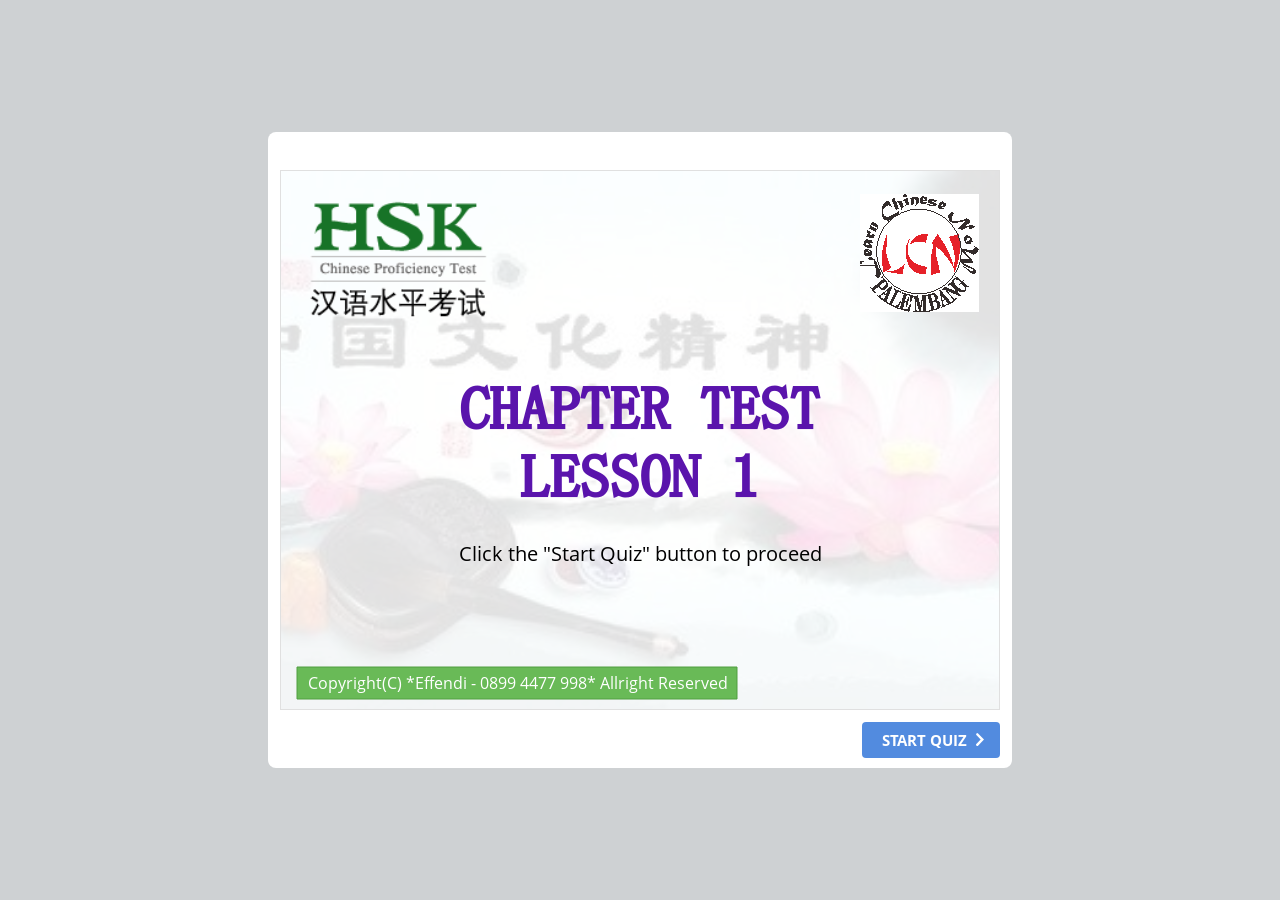
==== index.html @ 8f9dc005 "Add files via upload" ====
<!DOCTYPE html>
<!-- Created with iSpring --><!-- 744 636 --><!--version 10.2.1.3006 --><!--type html --><!--mainFolder  --><!--content quiz -->
<html>
<head>
	<meta http-equiv="X-UA-Compatible" content="IE=edge"/>
	<script src="data/browsersupport.js"></script>
	<meta http-equiv="Content-Type" content="text/html;charset=utf-8"/>
	<meta name="viewport" content="width=device-width,initial-scale=1,minimum-scale=1,maximum-scale=1,user-scalable=no"/>
	<meta name="format-detection" content="telephone=no"/>
	<meta name="apple-mobile-web-app-capable" content="yes"/>
	<meta name="apple-mobile-web-app-status-bar-style" content="black"/>
	<meta name="msapplication-tap-highlight" content="no" />
	<title>CHAPTER TEST 1</title>
	<link rel="apple-touch-icon-precomposed" href="data/apple-touch-icon.png"/>
	<link rel="shortcut icon" type="image/ico" href="data/favicon.ico"/>
	<style>
		body {
			width: 100%;
			height: 100%;
		}
		
		#preloader {
			width: 50px;
			height: 50px;
			position: absolute;
			top: 0;
			left: 0;
			bottom: 0;
			right: 0;
			margin: auto;
			border-radius: 10px;
			background-color: rgba(0, 0, 0, 0.5);
		}
		
		#preloader::after {
			content: '';
			position: absolute;
			background: url([data-uri]);
			background-size: cover;
			top: 0;
			left: 0;
			bottom: 0;
			right: 0;
			animation: preloader_spin 1s infinite linear;
			-webkit-animation: preloader_spin 1s infinite linear;
		}
		
		@keyframes preloader_spin { 0% {transform: rotate(0deg);} 100% {transform: rotate(360deg);} }
		@-webkit-keyframes preloader_spin { 0% {-webkit-transform: rotate(0deg);} 100% {-webkit-transform: rotate(360deg);}}
    </style>
</head>
<body>
	<div id="preloader"></div>
	<div id="content"></div>
	<script src="data/player.js?s=1fsmqw7av4kg-c1g4aqn5no55"></script>
	<script>
		var data = "[base64]/5Lmf5LiN552A5oCl44CC77yI77yJPC9zcGFuPjwvcD4iLCJhIjoiPHA+4piF5LuW5LiA54K55YS/[base64]/ml4XmuLjjgILvvIjvvIk8L3NwYW4+PC9wPiIsImEiOiI8cD7imIXku5bov5jmsqHmg7Plpb3ljrvlk6rlhL/ml4XmuLjjgILvvIjvvIk8L3A+IiwiciI6W10sImQiOlsi4piF5LuW6L+Y5rKh5oOz5aW95Y675ZOq5YS/[base64]/[base64]/PC9zcGFuPjwvcD4iLCJhIjoiPHA+5Lmw5Lic6KW/[base64]/PC9zcGFuPjwvcD4iLCJhIjoiPHA+5pCs5Lic6KW/[base64]/lrZA8L3NwYW4+PC9wPiIsImEiOiI8cD7mib7lhL/lrZA8L3A+IiwiciI6W10sImQiOlsi5om+5YS/[base64]/lk6rlhL88L3NwYW4+PC9wPiIsImEiOiI8cD7ku5bnn6XpgZPov5nmmK/lk6rlhL88L3A+IiwiciI6W10sImQiOlsi5LuW55+l6YGT6L+Z5piv5ZOq5YS/[base64]/[base64]/h+mCo+S4qumlremmhjwvc3Bhbj48L3A+IiwiYSI6IjxwPuayoeWOu+i/[base64]/mOayoeWkjeS5oDwvc3Bhbj48L3A+IiwiYSI6IjxwPui/[base64]/[base64]/44CCPC9zcGFuPjwvcD4iLCJhIjoiPHA+5L2g5YaZ5a6MIDxzcGFuIGlkPVwicW1Xb3JkQmFuazIxXCI+PC9zcGFuPiDkuoblkJfvvJ88L3A+PHA+5LiK5LiqIDxzcGFuIGlkPVwicW1Xb3JkQmFuazIyXCI+PC9zcGFuPiDmiJHku6zljrvmnIvlj4vlrrbnjqnlhL/kuobjgII8L3A+PHA+5Yir546p5YS/[base64]/[base64]/[base64]/[base64]/mOayoeaDs+WlveOAgjwvcD48cD5BOiDkvaDlpb3vvIzmiJHopoHkubDkuIDlvKAgPHNwYW4gaWQ9XCJxbVdvcmRCYW5rMjlcIj48L3NwYW4+IOOAgjwvcD48cD5COiDkuInlnZfpkrHjgII8L3A+PHA+QTog57Sv5LqG5ZCn77yf5ZCD54K55YS/IDxzcGFuIGlkPVwicW1Xb3JkQmFuazMwXCI+PC9zcGFuPiDlkKfjgII8L3A+PHA+Qjog5aW977yM5L2g5Lmf5ZCD54K55YS/[base64]/miJHmgI7kuYjkuI3nn6XpgZPvvJ9cbkI6IOS4iuS4quaciOOAglxuQTog5L2g5piv5YyX5pa55Lq65ZCX77yfXG5COiDkuI3mmK/[base64]/ICIseyJpZCI6InFtV29yZEJhbmszMCJ9LCIg5ZCn44CCXG5COiDlpb3vvIzkvaDkuZ/lkIPngrnlhL/[base64]/5Lic6KW/6YO95rKh5ZCD44CCPC9zcGFuPjwvcD4iLCJhIjoiPHA+5L2g5oCO5LmI5LqG77yf5LuK5aSp5LiA54K55YS/5Lic6KW/[base64]/meWutuWMu+mZouW3peS9nDwvc3Bhbj48L3A+IiwiYSI6IjxwPuS4jeaYr++8jOaIkeS4gOebtOWcqOi/meWutuWMu+mZouW3peS9nDwvcD4iLCJyIjpbXSwiZCI6WyLkuI3mmK/[base64]/kuobvvJ88L3NwYW4+PC9wPiIsImEiOiI8cD7ku4rlpKnlrabmoKHph4zkuIDkuKrkurrpg73msqHmnInvvIzlpKflrrbpg73ljrvlk6rlhL/kuobvvJ88L3A+IiwiciI6W10sImQiOlsi5LuK5aSp5a2m5qCh6YeM5LiA5Liq5Lq66YO95rKh5pyJ77yM5aSn5a626YO95Y675ZOq5YS/[base64]/[base64]/og73mmK/lt6XkvZzlpKrntK/vvIznlJ/[base64]/lkajmnKvvvIzkvaDljrvlrabmoKHlgZrku4DkuYjvvJ88L3NwYW4+PC9wPiIsImEiOiI8cD7ku4rlpKnmmK/[base64]/[base64]/[base64]/miJHmiZPnrpfor7fkvaDlkIPkuKrppa3jgII8L3NwYW4+PC9wPiIsImEiOiI8cD7lkajmnKvmnInml7bpl7TlkJfvvJ/[base64]/og73mmK/lt6XkvZzlpKrntK/vvIznlJ/nl4XkuobjgII8L3NwYW4+PC9wPiIsImEiOiI8cD7lj6/og73mmK/lt6XkvZzlpKrntK/vvIznlJ/[base64]/vvIzmiJHkuIDnm7TlnKjov5nlrrbljLvpmaLlt6XkvZw8L3NwYW4+PC9wPiIsImEiOiI8cD7kuI3mmK/[base64]/5LqG77yfPC9zcGFuPjwvcD4iLCJhIjoiPHA+5LuK5aSp5a2m5qCh6YeM5LiA5Liq5Lq66YO95rKh5pyJ77yM5aSn5a626YO95Y675ZOq5YS/[base64]/miJHmiZPnrpfor7fkvaDlkIPkuKrppa3jgII8L3NwYW4+PC9wPiIsImEiOiI8cD7lkajmnKvmnInml7bpl7TlkJfvvJ/[base64]/og73mmK/lt6XkvZzlpKrntK/vvIznlJ/[base64]/meWutuWMu+mZouW3peS9nDwvc3Bhbj48L3A+IiwiYSI6IjxwPuS4jeaYr++8jOaIkeS4gOebtOWcqOi/meWutuWMu+mZouW3peS9nDwvcD4iLCJyIjpbXSwiZCI6WyLkuI3mmK/[base64]/[base64]/vvIzmiJHkuIDnm7TlnKjov5nlrrbljLvpmaLlt6XkvZw8L3NwYW4+PC9wPiIsImEiOiI8cD7kuI3mmK/[base64]/kuobvvJ88L3NwYW4+PC9wPiIsImEiOiI8cD7ku4rlpKnlrabmoKHph4zkuIDkuKrkurrpg73msqHmnInvvIzlpKflrrbpg73ljrvlk6rlhL/kuobvvJ88L3A+IiwiciI6W10sImQiOlsi5LuK5aSp5a2m5qCh6YeM5LiA5Liq5Lq66YO95rKh5pyJ77yM5aSn5a626YO95Y675ZOq5YS/[base64]/[base64]/og73mmK/lt6XkvZzlpKrntK/vvIznlJ/[base64]/[base64]/[base64]/miJHkuIDotbfljrvkubDnmoTjgII8L3A+IiwiciI6W10sImQiOlsiQTrov5nku7bmlrDooaPmnI3mmK/ku4DkuYjml7blgJnkubDnmoTvvJ9cbkLvvJrkuIrvvIjvvInvvIzmiJHlprnlprnot5/[base64]/lh4blpIflpb3kuobjgII8L3A+IiwiciI6W10sImQiOlsiQTrmiJHlnKjljJfmlrnlvojlhrfvvIzlpJrvvIjvvInlh6Dku7booaPmnI3lkKfjgIJcbkLvvJrmiJHlt7Lnu4/[base64]/niLjniLjkuIDotbfmkKzliLDljZfmlrnkvY/vvIzkuIDnm7TkvY/liLDku4rlpKnjgILljZfmlrnor53lpbnnjrDlnKjog73lkKzmh4LkuIDngrnlhL/vvIzkvYbmmK/kuIDngrnlhL/kuZ/[base64]/niLjniLjkuIDotbfmkKzliLDljZfmlrnkvY/vvIzkuIDnm7TkvY/liLDku4rlpKnjgILljZfmlrnor53lpbnnjrDlnKjog73lkKzmh4LkuIDngrnlhL/vvIzkvYbmmK/kuIDngrnlhL/kuZ/kuI3kvJror7TjgII8L3A+PHA+4piFIOWmiOWmiO+8mjwvcD4iLCJyIjpbXSwiZCI6WyLlpojlpojmmK/[base64]/[base64]/ml7blgJnvvIzkuIvor77kuobpg73lnKjlpJbovrnlhL/njqnmuLjmiI/vvIzpgqPml7blgJnnmoTmuLjmiI/mmK/ov5DliqjjgILnjrDlnKjnmoTlranlrZDkuZ/njqnlhL/muLjmiI/vvIzku5bku6zlnKjlrrbph4zvvIzlnZDlnKjnlLXohJHmoYzliY3vvIznjqnlhL/nmoTmmK/nlLXohJHmuLjmiI/[base64]/546p5ri45oiP77yM6YKj5pe25YCZ55qE5ri45oiP5piv6L+Q5Yqo44CC546w5Zyo55qE5a2p5a2Q5Lmf546p5YS/5ri45oiP77yM5LuW5Lus5Zyo5a626YeM77yM5Z2Q5Zyo55S16ISR5qGM5YmN77yM546p5YS/55qE5piv55S16ISR5ri45oiP44CCPC9wPjxwPuKYhSDnjrDlnKjnmoTlranlrZDku6zllpzmrKLvvJo8L3A+IiwiciI6W10sImQiOlsi5oiR5Lus5bCP5pe25YCZ77yM5LiL6K++5LqG6YO95Zyo5aSW6L655YS/546p5ri45oiP77yM6YKj5pe25YCZ55qE5ri45oiP5piv6L+Q5Yqo44CC546w5Zyo55qE5a2p5a2Q5Lmf546p5YS/5ri45oiP77yM5LuW5Lus5Zyo5a626YeM77yM5Z2Q5Zyo55S16ISR5qGM5YmN77yM546p5YS/[base64]/[base64]/njqnlhL/muLjmiI88L3NwYW4+PC9wPiIsImEiOiI8cD7lnKjlpJbovrnlhL/njqnlhL/muLjmiI88L3A+IiwiciI6W10sImQiOlsi5Zyo5aSW6L655YS/546p5YS/[base64]/[base64]/[base64]/lrpznmoTngavovabnpajvvIzlm6DkuLrpgqPml7blgJnmsqHmnInpgqPkuYjlpJrpkrHjgILnjrDlnKjvvIzmiJHlj6/[base64]/ku6XlvIDovabml4XmuLg8L3NwYW4+PC9wPiIsImEiOiI8cD7lj6/[base64]/h+W+iOWkmuasoe+8jOS9huaYr+Wmu+WtkOS4gOasoeS5n+ayoeWOu+i/h+OAguaIkeivtOi/h+W+iOWkmuasoeKAnOaYjuW5tOW4puS9oOWOu+KAne+8jOS9huaYr+WboOS4uuW3peS9nOW/me+8jOS4gOebtOWIsOeOsOWcqOayoeW4puWlueWOu++8jOaIkeinieW+l+W+iOWvueS4jei1t+Wmu+WtkOOAgjwvcD48cD7imIUg5aa75a2Q77yaPC9wPiIsInIiOltdLCJkIjpbIuWNl+aWueaIkeWOu+i/h+W+iOWkmuasoe+8jOS9huaYr+Wmu+WtkOS4gOasoeS5n+ayoeWOu+i/h+OAguaIkeivtOi/h+W+iOWkmuasoeKAnOaYjuW5tOW4puS9oOWOu+KAne+8jOS9huaYr+WboOS4uuW3peS9nOW/[base64]/mTwvc3Bhbj48L3A+IiwiYSI6IjxwPuW3peS9nOW+iOW/[base64]/[base64]/[base64]/mOayoTwvc3Bhbj48L3A+IiwiYSI6IjxwPui/[base64]/6Ze06YeM55yL5LmmPC9zcGFuPjwvcD4iLCJhIjoiPHA+5LiL5Y2I5oiR5LiA77yIemhp77yJ5Zyo5oi/[base64]/[base64]/[base64]/[base64]";
		QuizPlayer.start("content", "1fsmqw7av4kg-c1g4aqn5no55", data, 1, "https://s4.ispringsolutions.com", false, false, "prompt", function(player) {
			player.initializationCompleteEvent().addHandler(function() {
				var preloader = document.getElementById("preloader");
				preloader.parentNode.removeChild(preloader);
			})
		});
	</script>
</body>
</html>
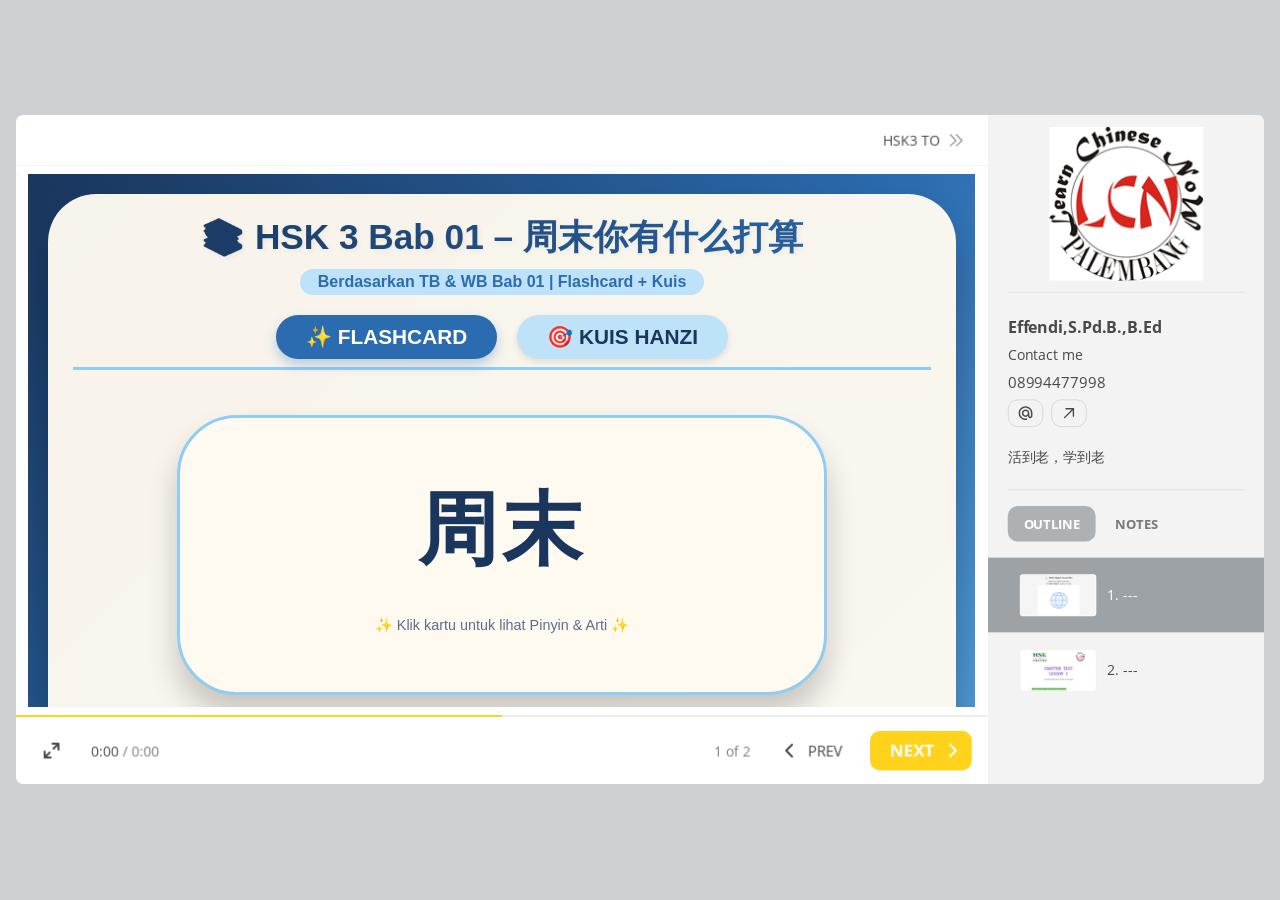
==== commit 6ed4d02d: "Add files via upload" ====
--- a/index.html
+++ b/index.html
@@ -1,66 +1,118 @@
-<!DOCTYPE html>
-<!-- Created with iSpring --><!-- 744 636 --><!--version 10.2.1.3006 --><!--type html --><!--mainFolder  --><!--content quiz -->
-<html>
-<head>
-	<meta http-equiv="X-UA-Compatible" content="IE=edge"/>
-	<script src="data/browsersupport.js"></script>
-	<meta http-equiv="Content-Type" content="text/html;charset=utf-8"/>
-	<meta name="viewport" content="width=device-width,initial-scale=1,minimum-scale=1,maximum-scale=1,user-scalable=no"/>
-	<meta name="format-detection" content="telephone=no"/>
-	<meta name="apple-mobile-web-app-capable" content="yes"/>
-	<meta name="apple-mobile-web-app-status-bar-style" content="black"/>
-	<meta name="msapplication-tap-highlight" content="no" />
-	<title>CHAPTER TEST 1</title>
-	<link rel="apple-touch-icon-precomposed" href="data/apple-touch-icon.png"/>
-	<link rel="shortcut icon" type="image/ico" href="data/favicon.ico"/>
-	<style>
-		body {
-			width: 100%;
-			height: 100%;
-		}
-		
-		#preloader {
-			width: 50px;
-			height: 50px;
-			position: absolute;
-			top: 0;
-			left: 0;
-			bottom: 0;
-			right: 0;
-			margin: auto;
-			border-radius: 10px;
-			background-color: rgba(0, 0, 0, 0.5);
-		}
-		
-		#preloader::after {
-			content: '';
-			position: absolute;
-			background: url([data-uri]);
-			background-size: cover;
-			top: 0;
-			left: 0;
-			bottom: 0;
-			right: 0;
-			animation: preloader_spin 1s infinite linear;
-			-webkit-animation: preloader_spin 1s infinite linear;
-		}
-		
-		@keyframes preloader_spin { 0% {transform: rotate(0deg);} 100% {transform: rotate(360deg);} }
-		@-webkit-keyframes preloader_spin { 0% {-webkit-transform: rotate(0deg);} 100% {-webkit-transform: rotate(360deg);}}
-    </style>
-</head>
-<body>
-	<div id="preloader"></div>
-	<div id="content"></div>
-	<script src="data/player.js?s=1fsmqw7av4kg-c1g4aqn5no55"></script>
-	<script>
-		var data = "[base64]/5Lmf5LiN552A5oCl44CC77yI77yJPC9zcGFuPjwvcD4iLCJhIjoiPHA+4piF5LuW5LiA54K55YS/[base64]/ml4XmuLjjgILvvIjvvIk8L3NwYW4+PC9wPiIsImEiOiI8cD7imIXku5bov5jmsqHmg7Plpb3ljrvlk6rlhL/ml4XmuLjjgILvvIjvvIk8L3A+IiwiciI6W10sImQiOlsi4piF5LuW6L+Y5rKh5oOz5aW95Y675ZOq5YS/[base64]/[base64]/PC9zcGFuPjwvcD4iLCJhIjoiPHA+5Lmw5Lic6KW/[base64]/PC9zcGFuPjwvcD4iLCJhIjoiPHA+5pCs5Lic6KW/[base64]/lrZA8L3NwYW4+PC9wPiIsImEiOiI8cD7mib7lhL/lrZA8L3A+IiwiciI6W10sImQiOlsi5om+5YS/[base64]/lk6rlhL88L3NwYW4+PC9wPiIsImEiOiI8cD7ku5bnn6XpgZPov5nmmK/lk6rlhL88L3A+IiwiciI6W10sImQiOlsi5LuW55+l6YGT6L+Z5piv5ZOq5YS/[base64]/[base64]/h+mCo+S4qumlremmhjwvc3Bhbj48L3A+IiwiYSI6IjxwPuayoeWOu+i/[base64]/mOayoeWkjeS5oDwvc3Bhbj48L3A+IiwiYSI6IjxwPui/[base64]/[base64]/44CCPC9zcGFuPjwvcD4iLCJhIjoiPHA+5L2g5YaZ5a6MIDxzcGFuIGlkPVwicW1Xb3JkQmFuazIxXCI+PC9zcGFuPiDkuoblkJfvvJ88L3A+PHA+5LiK5LiqIDxzcGFuIGlkPVwicW1Xb3JkQmFuazIyXCI+PC9zcGFuPiDmiJHku6zljrvmnIvlj4vlrrbnjqnlhL/kuobjgII8L3A+PHA+5Yir546p5YS/[base64]/[base64]/[base64]/[base64]/mOayoeaDs+WlveOAgjwvcD48cD5BOiDkvaDlpb3vvIzmiJHopoHkubDkuIDlvKAgPHNwYW4gaWQ9XCJxbVdvcmRCYW5rMjlcIj48L3NwYW4+IOOAgjwvcD48cD5COiDkuInlnZfpkrHjgII8L3A+PHA+QTog57Sv5LqG5ZCn77yf5ZCD54K55YS/IDxzcGFuIGlkPVwicW1Xb3JkQmFuazMwXCI+PC9zcGFuPiDlkKfjgII8L3A+PHA+Qjog5aW977yM5L2g5Lmf5ZCD54K55YS/[base64]/miJHmgI7kuYjkuI3nn6XpgZPvvJ9cbkI6IOS4iuS4quaciOOAglxuQTog5L2g5piv5YyX5pa55Lq65ZCX77yfXG5COiDkuI3mmK/[base64]/ICIseyJpZCI6InFtV29yZEJhbmszMCJ9LCIg5ZCn44CCXG5COiDlpb3vvIzkvaDkuZ/lkIPngrnlhL/[base64]/5Lic6KW/6YO95rKh5ZCD44CCPC9zcGFuPjwvcD4iLCJhIjoiPHA+5L2g5oCO5LmI5LqG77yf5LuK5aSp5LiA54K55YS/5Lic6KW/[base64]/meWutuWMu+mZouW3peS9nDwvc3Bhbj48L3A+IiwiYSI6IjxwPuS4jeaYr++8jOaIkeS4gOebtOWcqOi/meWutuWMu+mZouW3peS9nDwvcD4iLCJyIjpbXSwiZCI6WyLkuI3mmK/[base64]/kuobvvJ88L3NwYW4+PC9wPiIsImEiOiI8cD7ku4rlpKnlrabmoKHph4zkuIDkuKrkurrpg73msqHmnInvvIzlpKflrrbpg73ljrvlk6rlhL/kuobvvJ88L3A+IiwiciI6W10sImQiOlsi5LuK5aSp5a2m5qCh6YeM5LiA5Liq5Lq66YO95rKh5pyJ77yM5aSn5a626YO95Y675ZOq5YS/[base64]/[base64]/og73mmK/lt6XkvZzlpKrntK/vvIznlJ/[base64]/lkajmnKvvvIzkvaDljrvlrabmoKHlgZrku4DkuYjvvJ88L3NwYW4+PC9wPiIsImEiOiI8cD7ku4rlpKnmmK/[base64]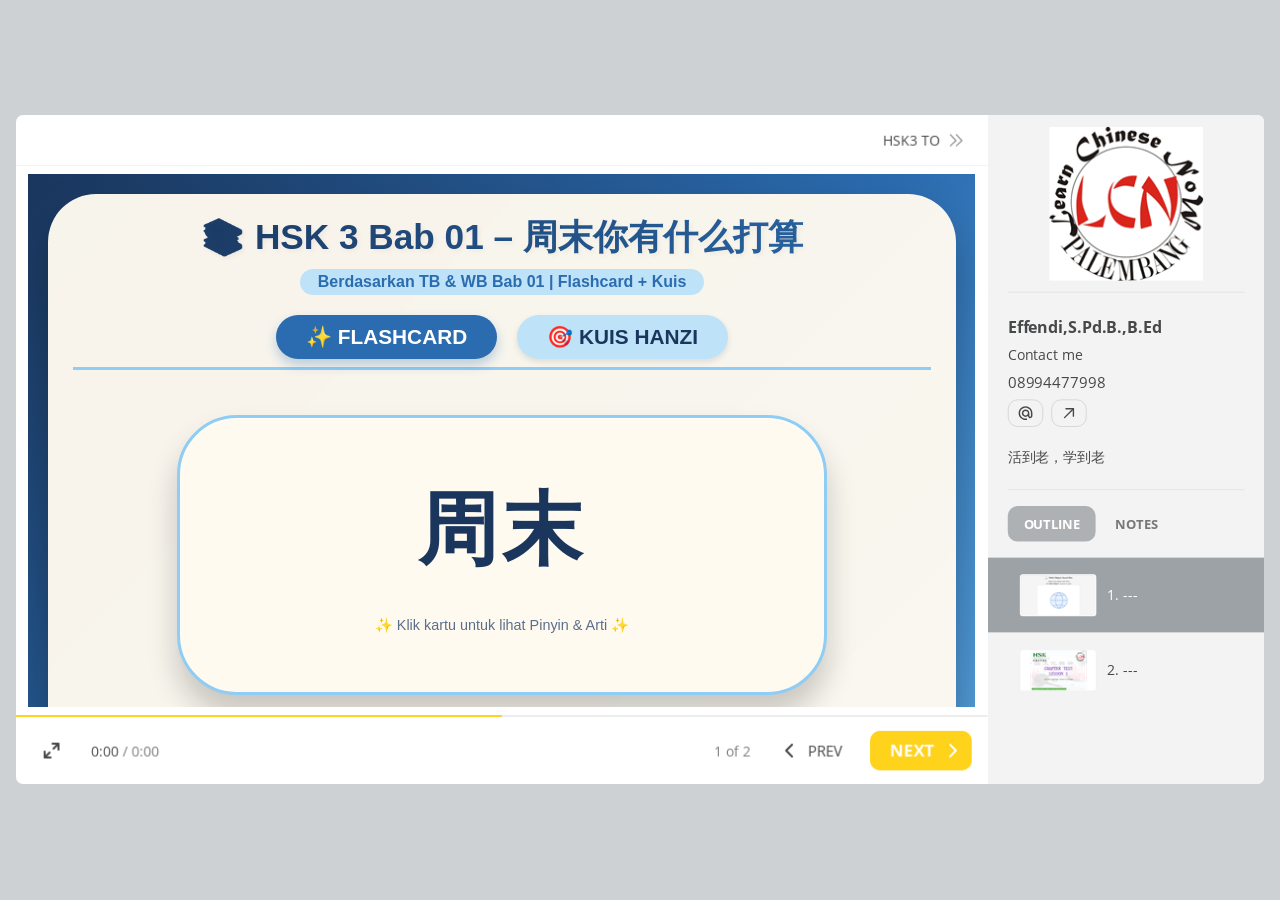
==== commit 556a3ac0: "Add files via upload" ====
--- a/index.html
+++ b/index.html
@@ -2,7 +2,7 @@
 <!-- Created with iSpring --><!-- 1256 684 --><!--version 11.7.0.5 --><!--type html --><!--mainFolder ./ -->
 <html style=background-color:#ced1d3;>
 <head>
-    <meta http-equiv="Content-Type" content="text/html;charset=utf-8"/><meta name="viewport" content="width=device-width,initial-scale=1,minimum-scale=1,maximum-scale=1,user-scalable=no"/><meta name="format-detection" content="telephone=no"/><meta name="apple-mobile-web-app-capable" content="yes"/><meta name="apple-mobile-web-app-status-bar-style" content="black"/><meta http-equiv="X-UA-Compatible" content="IE=edge"/><meta name="msapplication-tap-highlight" content="no"/><title>CHAPTER TEST 1</title><link rel="apple-touch-icon-precomposed" href="data/apple-touch-icon.png"/><link rel="shortcut icon" type="image/ico" href="data/favicon.ico"/><style>body {background-color:#ced1d3;}#spr0_411c84 {display:none;}</style>
+    <meta http-equiv="Content-Type" content="text/html;charset=utf-8"/><meta name="viewport" content="width=device-width,initial-scale=1,minimum-scale=1,maximum-scale=1,user-scalable=no"/><meta name="format-detection" content="telephone=no"/><meta name="apple-mobile-web-app-capable" content="yes"/><meta name="apple-mobile-web-app-status-bar-style" content="black"/><meta http-equiv="X-UA-Compatible" content="IE=edge"/><meta name="msapplication-tap-highlight" content="no"/><title>CHAPTER TEST 1</title><link rel="apple-touch-icon-precomposed" href="data/apple-touch-icon.png"/><link rel="shortcut icon" type="image/ico" href="data/favicon.ico"/><style>body {background-color:#ced1d3;}#spr0_45cd52 {display:none;}</style>
     
     
     <style>
@@ -49,15 +49,15 @@
 </head>
 <body>
 	<div id="preloader"></div>
-	<script src="data/browsersupport.js?75654D1F"></script>
-	<script src="data/player.js?75654D1F"></script>
+	<script src="data/browsersupport.js?86631286"></script>
+	<script src="data/player.js?86631286"></script>
     <div id="content"></div>
-    <div id="spr0_411c84"></div>
+    <div id="spr0_45cd52"></div>
     <script>
 		document.addEventListener("DOMContentLoaded", () => (function(startup){
 			function start(savedPresentationState)
 			{
-				var presInfo = "eNq1Wk1v28gZ/isEi9xsRZSpL/fQkhQVE6ZFrUjZSZNAoMiRNWuKo5BDeb2BgN1bD/0deyvQQ2/trymwRW/9C31nhpSob9ubJrEpzjzzzPs97wj5KmP5Uv5a0xst1VDMc6PT7pyrrUbzvKVUG+eGVlNbVUNRm1pnKZ/JFMDGldb3zIHkma4nKTAYsNEr9/pC8hx4fZQv243qmTyVL+sqPAOYDUiC3HkyUmuNZlWpA2q+kC9rVaVxJmdMApymGaZopCiVZqU6qv+eQeTLj1/lGGbNyQTFIT5zK/2wolfO9IoZAuB7Jg2JqR9QaYZgYAwD//77P37989/+89PP//3nX3796y/isxBLnlI6v/z09tPbMaaV6OnT2yiI536EZmM/vgcMAkx56I/3Mx9HlYDMhDhytdVuq2qz2W635OXnM9mQL7/KEfvFlAh96gMnuSeVOeeDPZV6g5sCnsu1EOkxKZg5R+PIjx/kJZeJG+Gr/MB+wStNMnQm+yvrzOewKOWvALmocZNP/ChFfJh/[base64]/1Hy1KAnC0Jh/Ah05RTr15yjNh1zBdyseT/njQTwn4vFI+EbMFo9kVB1VQc1spfwjUT695fX+2nG1a83TJF3TpaoidYe2XZnSWcSqGOH6bp8Gk5V5wo0cT5kLv8C6L3pu6pXnczwPNZkzfBURQ4uomJTeWFB8oSujz1dif8nwj/PIf0KJ8HQ5ZhoXmqFpjfp5t91UzlW9q5+3WmrzvAvHla43m51mu7sZM4wtD5k9sVF7Xmy8NCSWuYtE3vW7scyZZGeOYsn1eWkHP33MJZnEtFp5JJOJDOs0KLGVaoOp1ag3alCLOmzHWrvWbrSadb7tFiDcBNzDa5HzsPf45ObKN96cH/A8ZNZS4JNS1L65FHhHivFpMS7+X8bYkQc2U3NxXHRPkDS0dqRRt6RpthXoy0rC1KvtYnN/GxFuI8qRAeT1rd0lF83wmEThjhj1by7GOkaAlHdMY5KEKBn4Ic4gfRV2PJGIJCkvrinUeN0PHu4TksUhG+KTIPzvuhfsL4hM5n6AKVRKyE36NGdNouvYVoefR4zAhN4NxXTNowUUL9AGW7uj1bTGq9iuyAIlG2SmYtbM2gvIPPQD3WCAQ6Olai9k2KNWl/95Ic+uQs8Xx4bu+rc4bO7fH3K4YXaUzsn1/AQ5JMFzrCEYXueReYJnfvKkZ5SS+KAQnZpivI5oj2f0Zsdov4iN59tvFYmTfAtxdgz9PCdtU+yK8iyeFAUkDk+77LdQPSedqpVnMO5z3CsEO+S6Vwn1ujzZQ/KqorNkh0VMExL1/Rjxi37sL/C9TzGJb0jIoOMnl90U2Ik/T8h9gtJU9/lOKPbHEQqLY3om8HNAQCHkFB6eoQjH/Jo4JY+2P0bR6tKzwCmG9cXhzhGGITRaX5FgsAfqFcP5vQtGnYxy6jKyD7Wn72fp7ugYwmngU7SHvp+gxS79AD3iONwAcjv0stkYJWkZysedOHraZWEGSMoDtyTKZsgQRl+xb5tiAvNdf4ajp62ea4ZjnD7g2MhSSmb4R25ls/BDzkaEZVYuneL7aQQ/[base64]/ZVqHpnv12vYsRxQaTAQGvGVTKwsxESK/SThSu2sKxmhZ773ckswQ7DafATdH5i3azQrI5hku/[base64]/KREQXGSpYPU8zrm7ADqOOYwz5B3eoe5Znc5uSIGM9/Q64azF7rIFdqJ87IOtGe7eB6uOAZsku0LZ612WcjeOHHZCwVgklah6HFWVE6/fzcFwZk3VRAmQYIyAagvu67EyZTLaGWQg78eZgsZeo0mLK6XkDxxbJODJsxwXbG1qfO/kY1HxvgeGGNiQ9uMxk25k/YCpNsijKo3bfss0V3eNglr5MBvbYM+0MPbA1U6j4tAfEkpo5iz32TA/Mvq19AMAAsYvOPohIFJ4j5gCQb/LM2UkOPl5kxibHrWNDOBaDzN28b8ihw8GAhyrntVwoBR5Ab/q2CZkA4A8kk6b+ArHTZAFnPj9BIJBxkh8kbII1fjjOcs6Oc6NBNkFV8AaWwbzJ8pskydMZX+1ndEoSYE2lUJSakFOz9GLz5a5Pgn90igFJZj6OK/kOA+0ODgoIVMd2oYh1ihFeAUOpk/iMbS94oLnclGbipyg5CBlptl2gJC2K9gGvrHdXNvwI31wVrdF+1j6Pun4RbXnB1Fz3zhl0uNysXvrS3E/TR7gXbBi8bBKx3uoZDrjO8MocHoMW68FoOA7A7CigxRrYU+MeyR0O8nWcu5Engp35egbdIPhzNo8QRXxvzATzA3GIowkBx0cIznXuLdiER0HumBuorKxU6c57iCSWP87uhHPN0uZ6d+KDydKe/eZTpeMRArMIp1VUBj6LjuhJ8nmvwGzED00YWfDmVEiWVvaxuSYcJz3P0uxDMS4Wg/[base64]/cOjVNMcy4efM8vbDz2TlW0E9m9nu6YXW1oe3yE65DM/NwSIDc7gXP5RQ3aFPCOZFHIYzPCD7wOgf5wSO+eh5MErmJsNPLTwpui3P1BbLYKkecbohQhp8zhmtrAuAJb9AzeFBosaqKNOfAjU9j23FXrCA6d+TSYQj2d8G/0ynjRpRTmywV1xVcEZdw2qRiW8uHLPViIJ5Yo/FSBOh6v+8kdGNt2xfxRXEYo3Nk+5/i8WXZ3QiEb8+8E0m3cVm/saboQZW0TLthqMm8jV9MbbaVnQfh8m37KF1VoRthtpFLQg8i5H9b3BJd3pinJkqBQrwxk1yZIRd7cAPLGTx4gWz1Coj3gwgullr48Xeqm8+9sdiDr5M+LxL4K4UFvv+p+bUfriJbQJn4IxvjXT78ImLgA5ZkB4SreS8G64Bei5fJ/ByOjkw==";
+				var presInfo = "eNq1Wk1v28gZ/isEi9xsRZKpL/fQkhQVE6ZFrUjZSZNAoMSRNWuKo5BDeb2BgN1bD/0deyvQQ2/trymwRW/[base64]//x69//tt/fvr5v//8y69//UV8FmLJc0qXl5/efno7wbQSPH16G0zDpRegxcQL7wGDAJMf+uP9wsNBZUoWQhy52u50FKXV6nTa8vrzmazLl1/lgP1iSvge9YCT3JPKkvPBnrVGk5sCnuutEPExKZg5x5PACx/kNZeJG+Gr/MB+wSuNEnQmexvrLJewKOavALmoc5PPvCBGfJh/Wn9enwl0GO+glePo5S764gQ3zaNrJ9DL42im5hY82xWkycHCEkXmYBfcOA5e5cHt4zLHZWIcRqMSOQ6jZzvozgn0ZAfdOo5eJTvoE1qu/[base64]/V0XmtxqoLTs3y8XNqOqGsny6uij9KulqUBGFozD+BjpwinntLFKdDjuC7FY+n9PEgnjPxeCR8I2aLRzKujqugZrJR/pHUPr3l9f7adtRr1VUlTdWkak3qjSyrMqeLgFUxwvXdPw1mG/[base64]/s2lwAUpJqfFuPh/GaMgD2ympOI46J4gaWQWpFH2pGl1atVaXphGtZNt7u0j/H1EPjKAvLG3u+SgBZ6QwC+I0fjmYmxjBEh5xzQhkY+ioefjBNK3xo4nEpAo5sU1hhqvedOH+4gkoc+G+CQI/7veBfsLIpOlN8UUKiXkJn1asibRsS2zy88jRmBA74ZCuuVRpxSv0A5bp6vW1ear2K7ICkU7ZEbNqBv1F5C56Ae6wwCHRltRX8hQolaP/3khT1Gh54tjQXf9Wxy29O4POVw3urXuyfX8BDkkwXOsIRhe55FlhBde9KQllJLwoBDdek1/HVGJZ7RWV++8iI3n228ViZN8C3EKhn6ek/[base64]/B8jt0E8WExTFeSgft8PgqcjCDBDlB25JkCyQLoy+Yd83xQzme94CB097PdcChzh+wKGexJQs8I/cykbmh5SNCMtsXDrH9/MAfugtRo/IN2BvjDYaLJKA4gCtGFaMhFzFPViMvGg63+xB5wAKPZy5k1/G/O2eTFeVWmhGd0zIjre8OfqEorjUq9uhgQgoFJnhjJRO3MLO5KAxKabBVrAJ91EsLoLpSyaooJ6SJIqRy1bd5qnyGhzYClIwxiwC5FqlxhLVZFsOtLGq64bjmJpljNWhqY4tVTOssabq12PXHmvGO7MPi94RicK/OZIm6B6HIQ7vJTLjA/y2DgFwmMt2XftmPFD7hgVUGgHNFhLL1COL+uqt+U51Tbs/1kawvg+3Z7m/qQBSZqwjFI7humb/HVuoTqdQHPAEB1BtoCmmFBQ4vhiqkMHK0SntXHuwUc0ly3K9Rl3TBpWGQ6ERX8nESnxMpNCLIq5UYV3OCH3jvZtaghmC1eYj6MHQuN2iWRnBJCnq61yb/bHRV7mM6bBpme6H8Y3NtRf5K8XTCEGmR8iD80Xi1fQYVd8e3qhWxtHF8YtIQHbH6LvGcDy4sl1byC+ySVrOCSXFZcxX4/7Y7o11e9R3M7dJb74bGY4w3+hGM4ZvWMy+cW0XpMumnDcFvlugK3MXT+Yj7rpTQeobdXgtFNGHBgx0x3eme8W+LwfNKfKlR0znEnagz4EcQisvSEREZxkqWF1X1a9uwA7jrq2P+AdnpLmma3GbkmnCevoCuGcye2yBPaifBZB5o77bQQ3wlCZREWiZ/[base64]/UODgoIVNtyoIh1sxFeAX2pG3mMrRQ8VB1uSiPyYhQdhIxVy8pQkhoEZcAr892VBT/CN1dZa1TOOuBRN8iiLS2YquPc2cMul5vVS09aenH8CPeCHYPnTSLWm33dBtfpbp7DZdBsPRgNh1MwO5rSbA3sqXKPpA4H+br23dgVwc58vYBuEPy5WAaIIr43ZoJ5U3GIoxkBxwcIznXuLdiER0HqmBuorKxUafZ7iCSWP3Zxwr5maXNdnPhgsLRnv/lU7niEwMzCaROVU49FR/AkebxXYDbihyaMrHhzKiSLK2VsjgHHSd81VetQjIvFoD1/u8crOAr5dS3lY7nLqyWcOYaocWntYtG+RMhPceAko8vi4LuR+adxT4WC3y0zvPckhYRKnr/ywilr26bs9iE9wZyPfT7HfMvFYV+pSx5NMzCtCkBpvH9TKd12J60Pud2jFC2W9NQOzEyplIc3Y1F5eKfnKHJsG0eHzmUILdq3MWeM4eYi6s0zjboR4MWGPbnXs/R+gYlft2Ha0em2ZakDKIeaydLZgVsLZH8c7+MMKPm8XrL/BVCYfA8nUTdPsSBZ87JF9W2Qp8eLBpG2HSS/qe1B7wzNMV12+t6hSYxpysWD7/mFjcfeqYp2Iru3012jp44sl49wHaKFl1oC5GYncCq/qEG7At6RJPB5bAb4gdch0B8O6eJ5OIvgKsZGAy/OvCnK3R/EZpsQeb4hchFyyhyOoQ71K7BFX+dNoc6iJtiZAz8yhS3X2bSO4NCFR6dzqKcz/o1eHi+6lMx8qaCO+Iogj9snFcNSOnxZgoV4YonCTxWo4+G2nyzA2LYb5o/iMkLhzvY5xafNslMIhWTCvxOI93F7vbGrakKUrU24YJvJtI3cTO+0la4J4fNt+ilPVKEFYbeRSkYPIqd+2N4THN6ZxiSJppl6eSC7NkEq8uYGkDde9ADZ6hISlIAzL+Ra+vx0rptOv7MpQLbJnxaJsgrhQm+/6X4tW+2KltAing/G+NdPvwiYuAClmQHhKt5zwbriF6L1+n+E3KO/";
 				PresentationPlayer.start(presInfo, "content", "playerView", onPlayerInit, savedPresentationState);
 				function onPlayerInit(player)
 				{
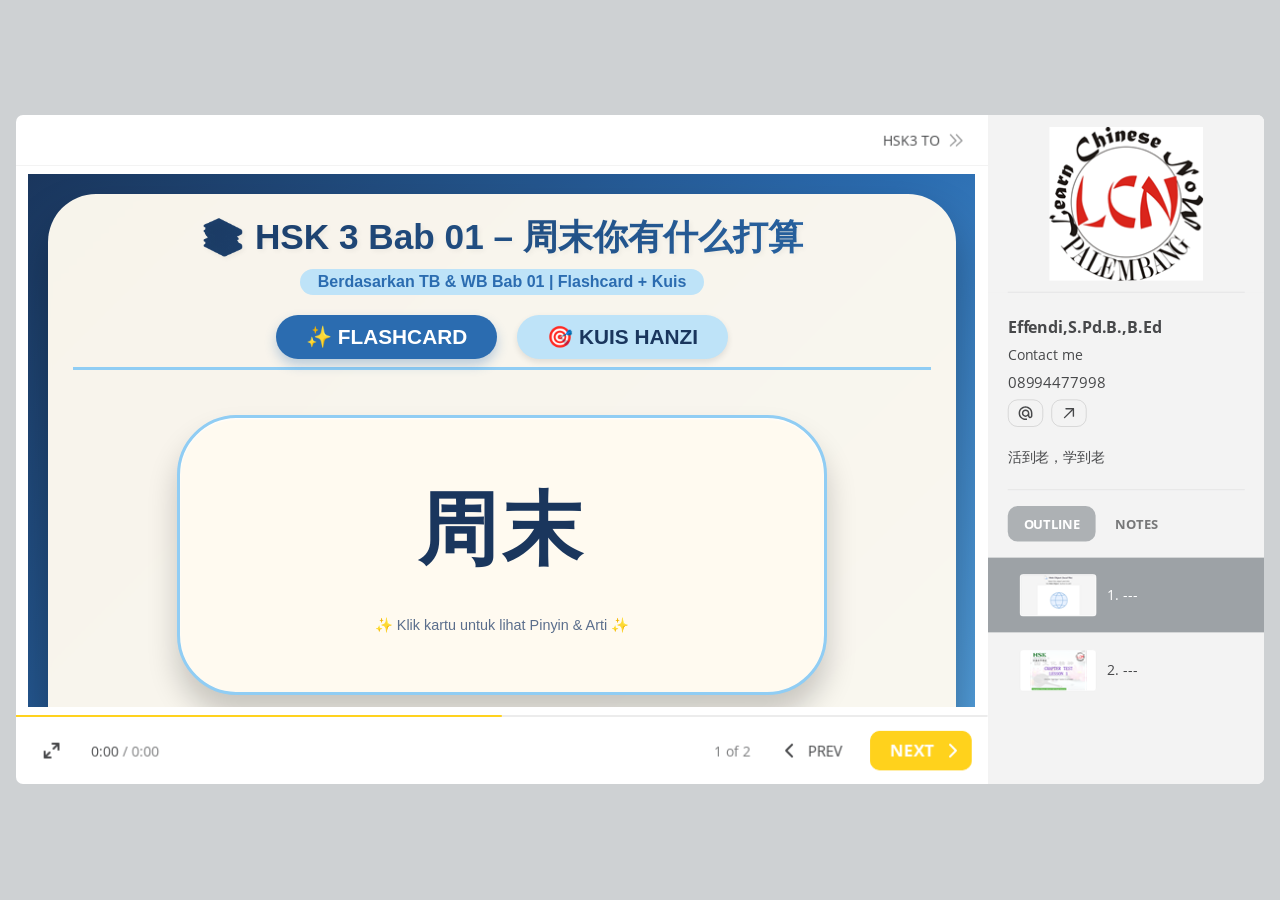
==== commit b6e8d2ea: "Add files via upload" ====
--- a/index.html
+++ b/index.html
@@ -2,7 +2,7 @@
 <!-- Created with iSpring --><!-- 1256 684 --><!--version 11.7.0.5 --><!--type html --><!--mainFolder ./ -->
 <html style=background-color:#ced1d3;>
 <head>
-    <meta http-equiv="Content-Type" content="text/html;charset=utf-8"/><meta name="viewport" content="width=device-width,initial-scale=1,minimum-scale=1,maximum-scale=1,user-scalable=no"/><meta name="format-detection" content="telephone=no"/><meta name="apple-mobile-web-app-capable" content="yes"/><meta name="apple-mobile-web-app-status-bar-style" content="black"/><meta http-equiv="X-UA-Compatible" content="IE=edge"/><meta name="msapplication-tap-highlight" content="no"/><title>CHAPTER TEST 1</title><link rel="apple-touch-icon-precomposed" href="data/apple-touch-icon.png"/><link rel="shortcut icon" type="image/ico" href="data/favicon.ico"/><style>body {background-color:#ced1d3;}#spr0_45cd52 {display:none;}</style>
+    <meta http-equiv="Content-Type" content="text/html;charset=utf-8"/><meta name="viewport" content="width=device-width,initial-scale=1,minimum-scale=1,maximum-scale=1,user-scalable=no"/><meta name="format-detection" content="telephone=no"/><meta name="apple-mobile-web-app-capable" content="yes"/><meta name="apple-mobile-web-app-status-bar-style" content="black"/><meta http-equiv="X-UA-Compatible" content="IE=edge"/><meta name="msapplication-tap-highlight" content="no"/><title>CHAPTER TEST 1</title><link rel="apple-touch-icon-precomposed" href="data/apple-touch-icon.png"/><link rel="shortcut icon" type="image/ico" href="data/favicon.ico"/><style>body {background-color:#ced1d3;}#spr0_1f2e1d {display:none;}</style>
     
     
     <style>
@@ -49,15 +49,15 @@
 </head>
 <body>
 	<div id="preloader"></div>
-	<script src="data/browsersupport.js?86631286"></script>
-	<script src="data/player.js?86631286"></script>
+	<script src="data/browsersupport.js?57E67179"></script>
+	<script src="data/player.js?57E67179"></script>
     <div id="content"></div>
-    <div id="spr0_45cd52"></div>
+    <div id="spr0_1f2e1d"></div>
     <script>
 		document.addEventListener("DOMContentLoaded", () => (function(startup){
 			function start(savedPresentationState)
 			{
-				var presInfo = "eNq1Wk1v28gZ/isEi9xsRZKpL/fQkhQVE6ZFrUjZSZNAoMSRNWuKo5BDeb2BgN1bD/0deyvQQ2/trymwRW/[base64]//x69//tt/fvr5v//8y69//UV8FmLJc0qXl5/efno7wbQSPH16G0zDpRegxcQL7wGDAJMf+uP9wsNBZUoWQhy52u50FKXV6nTa8vrzmazLl1/lgP1iSvge9YCT3JPKkvPBnrVGk5sCnuutEPExKZg5x5PACx/kNZeJG+Gr/MB+wSuNEnQmexvrLJewKOavALmoc5PPvCBGfJh/Wn9enwl0GO+glePo5S764gQ3zaNrJ9DL42im5hY82xWkycHCEkXmYBfcOA5e5cHt4zLHZWIcRqMSOQ6jZzvozgn0ZAfdOo5eJTvoE1qu/[base64]/V0XmtxqoLTs3y8XNqOqGsny6uij9KulqUBGFozD+BjpwinntLFKdDjuC7FY+n9PEgnjPxeCR8I2aLRzKujqugZrJR/pHUPr3l9f7adtRr1VUlTdWkak3qjSyrMqeLgFUxwvXdPw1mG/[base64]/s2lwAUpJqfFuPh/GaMgD2ympOI46J4gaWQWpFH2pGl1atVaXphGtZNt7u0j/H1EPjKAvLG3u+SgBZ6QwC+I0fjmYmxjBEh5xzQhkY+ioefjBNK3xo4nEpAo5sU1hhqvedOH+4gkoc+G+CQI/7veBfsLIpOlN8UUKiXkJn1asibRsS2zy88jRmBA74ZCuuVRpxSv0A5bp6vW1ear2K7ICkU7ZEbNqBv1F5C56Ae6wwCHRltRX8hQolaP/3khT1Gh54tjQXf9Wxy29O4POVw3urXuyfX8BDkkwXOsIRhe55FlhBde9KQllJLwoBDdek1/HVGJZ7RWV++8iI3n228ViZN8C3EKhn6ek/[base64]/B8jt0E8WExTFeSgft8PgqcjCDBDlB25JkCyQLoy+Yd83xQzme94CB097PdcChzh+wKGexJQs8I/cykbmh5SNCMtsXDrH9/MAfugtRo/IN2BvjDYaLJKA4gCtGFaMhFzFPViMvGg63+xB5wAKPZy5k1/G/O2eTFeVWmhGd0zIjre8OfqEorjUq9uhgQgoFJnhjJRO3MLO5KAxKabBVrAJ91EsLoLpSyaooJ6SJIqRy1bd5qnyGhzYClIwxiwC5FqlxhLVZFsOtLGq64bjmJpljNWhqY4tVTOssabq12PXHmvGO7MPi94RicK/OZIm6B6HIQ7vJTLjA/y2DgFwmMt2XftmPFD7hgVUGgHNFhLL1COL+uqt+U51Tbs/1kawvg+3Z7m/qQBSZqwjFI7humb/HVuoTqdQHPAEB1BtoCmmFBQ4vhiqkMHK0SntXHuwUc0ly3K9Rl3TBpWGQ6ERX8nESnxMpNCLIq5UYV3OCH3jvZtaghmC1eYj6MHQuN2iWRnBJCnq61yb/bHRV7mM6bBpme6H8Y3NtRf5K8XTCEGmR8iD80Xi1fQYVd8e3qhWxtHF8YtIQHbH6LvGcDy4sl1byC+ySVrOCSXFZcxX4/7Y7o11e9R3M7dJb74bGY4w3+hGM4ZvWMy+cW0XpMumnDcFvlugK3MXT+Yj7rpTQeobdXgtFNGHBgx0x3eme8W+LwfNKfKlR0znEnagz4EcQisvSEREZxkqWF1X1a9uwA7jrq2P+AdnpLmma3GbkmnCevoCuGcye2yBPaifBZB5o77bQQ3wlCZREWiZ/[base64]/UODgoIVNtyoIh1sxFeAX2pG3mMrRQ8VB1uSiPyYhQdhIxVy8pQkhoEZcAr892VBT/CN1dZa1TOOuBRN8iiLS2YquPc2cMul5vVS09aenH8CPeCHYPnTSLWm33dBtfpbp7DZdBsPRgNh1MwO5rSbA3sqXKPpA4H+br23dgVwc58vYBuEPy5WAaIIr43ZoJ5U3GIoxkBxwcIznXuLdiER0HqmBuorKxUafZ7iCSWP3Zxwr5maXNdnPhgsLRnv/lU7niEwMzCaROVU49FR/AkebxXYDbihyaMrHhzKiSLK2VsjgHHSd81VetQjIvFoD1/u8crOAr5dS3lY7nLqyWcOYaocWntYtG+RMhPceAko8vi4LuR+adxT4WC3y0zvPckhYRKnr/ywilr26bs9iE9wZyPfT7HfMvFYV+pSx5NMzCtCkBpvH9TKd12J60Pud2jFC2W9NQOzEyplIc3Y1F5eKfnKHJsG0eHzmUILdq3MWeM4eYi6s0zjboR4MWGPbnXs/R+gYlft2Ha0em2ZakDKIeaydLZgVsLZH8c7+MMKPm8XrL/BVCYfA8nUTdPsSBZ87JF9W2Qp8eLBpG2HSS/qe1B7wzNMV12+t6hSYxpysWD7/mFjcfeqYp2Iru3012jp44sl49wHaKFl1oC5GYncCq/qEG7At6RJPB5bAb4gdch0B8O6eJ5OIvgKsZGAy/OvCnK3R/EZpsQeb4hchFyyhyOoQ71K7BFX+dNoc6iJtiZAz8yhS3X2bSO4NCFR6dzqKcz/o1eHi+6lMx8qaCO+Iogj9snFcNSOnxZgoV4YonCTxWo4+G2nyzA2LYb5o/iMkLhzvY5xafNslMIhWTCvxOI93F7vbGrakKUrU24YJvJtI3cTO+0la4J4fNt+ilPVKEFYbeRSkYPIqd+2N4THN6ZxiSJppl6eSC7NkEq8uYGkDde9ADZ6hISlIAzL+Ra+vx0rptOv7MpQLbJnxaJsgrhQm+/6X4tW+2KltAing/G+NdPvwiYuAClmQHhKt5zwbriF6L1+n+E3KO/";
+				var presInfo = "eNq1Wk1v28gZ/isEC99sRZQlS3IPLUlRMWFa1IqUnTQJCIocWbOmOAo5lNdrCNi99dDfsbcCPfTW/poCW/TWv9B3ZkiJ+ra9aRKb4swzz7zf846QZxnLl/KzplTbhtbunukdvX1Wbymds3az2jmr6opa6zY0/bx5vpBPZQpg/Urtu8ZAcg3HlRQYDNjolXN9Lrk2vD7Kl+2L6qk8kS8bdXgGMBuQBDmzxKtV6+fnjTagZnP5slZVLk7ljEmA0zTDFHmKUmlWql7j9wwiX356lmOYNcZjFIf41Kn0w4pWOdUqRgiA75k0JKZ+QKUpgoERDPz77//49c9/+89PP//3n3/59a+/iM9CLHlC6ezy87vP70aYVqKnz++iIJ75EZqO/PgeMAgw5aE/3k99HFUCMhXiyNVWu12vN5vtdktefDmVdfnyWY7YL6ZE6FMfOMk9qcw4H+ypNC64KeC5WAmRHpKCmdMbRX78IC+4TNwIz/ID+wWvNMnQqewvrTObwaKUvwLkvMZNPvajFPFh/mnxZXEq0HG6hq4fRs/W0edHuGkZrRxBzw6jmZor8HhdkAsOFpbYZo7WwY3D4HkZ3Dosc7pLjP1otEOO/ejxGrp9BD1aQzcPo+fZGvqIlvOwjM6TeC+arsndrO62NsDl6VoEszhP5cWCp9YzC2gxHm1GwamcsOBi2eAz5LhgXRT7MioQwmS1rHFebXVqreZZtaN2z+rn9fpZq16/ODMa3Xq13aprLb2+EBLnGZtGOERK5Xvm22BzNOAud9dznE6mI2WV5M0Wz/H6OQgULqUHPaqnK7Vm/BVxednnSrWq8Ol6pVlvN+sNpdaqN5q1Zg2dKQqrLjg3y6cvuemEsmG+uCr+1PPVoiQIQ2P+CXTkFOnEn6E0H3IE3614POWPB/Eci8cj4RsxWzwSr+pVQc1sqfwjUT6/4/X+2nbUa9VVJU3VpKoidYeWVZnQacSqGOH6bp4G46V5wrUcT5kLv8K6r1pu6qXnczwPNZkzPIuIoUVUjEtvLCi+0qXRZ0uxv2b4x1nkP6FEeLocMxfnqq6qF42zbrupnNW1rnbWatWbZ92LZlXTms1Os91djxnGlofMjtiovSw2XhsSi9xFIu/63VjmTLI9Q7Hk+Ly0g58+5ZKMY1qtPJLxWIZ1KpTYSvWCqXXRuKhBLeqwHWvtWvui1WzwbTcA4TrgHl6LnIe9R0c3V77x5vyA5yGzkgIflaL2zaXAW1KMjotx/v8yxpY8sFk9F8dB9wRJQ3NLmvqGNM22UlXKwjSq7WJzfxMRbiLKkQHkjY3dJQdN8YhE4ZYYjW8uxipGgJR3TCOShCgZ+CHOIH0VdjyRiCQpL64p1HjNDx7uE5LFIRvikyD877rn7C+ITGZ+gClUSshN+jRjTaJjW2aHn0eMwIDeDcV0xaMGFM/RGlu7o9bUizexXZE5StbIDMWoGbVXkLnoB7rGAIdGq66+kmGHWl3+55U82wq9XBwLuuvf4rCZf7/P4brRUTpH1/MTZJ8EL7GGYHibR2YJnvrJk5ZRSuK9QnRqiv42oh2e0ZpwJXwVG8+33yoSJ/kW4mwZ+mVO2qTYFuVFPCkKSBwed9lvoXpJOlUrL2Dc5bg3CLbPdW8S6m15soPkTUVnwQ6LmCYk6vsx4hf92J/je59iEt+QkEFHTw67KbATf5aQ+wSlqebznVDsjyIUFsf0VOBngIBCyClcPEURjvk1cUIeLX+EouWlZ45TDOuLw50jdF1otLoiwWAP1CuG83sXjNoZ5dRlZB9qT9/P0u3REYTTwKdoB30/QfNt+gF6xHG4BuR26GXTEUrSMpSP23H0tM3CDJCUB25JlE2RLoy+ZN80xRjmu/4UR08bPdcUxzh9wLGepZRM8Y/cykbhh5yNCMssXTrB95MIfugtRo8oNGBvjJYaTLOI4gjNGVaMxFzFDViK/CSYLPegEwDFPi7cyS9j4WpPpqtKLTSmayZkx1vZHD1CUbrTq6uhvggolJjxmOycuIWdyV5jUkyjlWAj7qNUXATzl0JQQR2QLEmRy1bdlqnKGuzZClIwxSwCZKWisEQ12ZZ9zVN13XAcU7MMTx2YqmepmmF5mqpfe67tacZ7sweL3hOJwr8JkkboHscxju8lMuYD/LYOAbCfy3Zd+8brqz3DAiqNgGZTiWXqgUU99dZ8r7qm3fO0Iazvwe1Z7i0rgFQY6wCFY7iu2XvPFqpBAMUBj3AE1QaaYkpBgcOLoQoZrBwd0861+0vVXDLbrdewY9qg0mAgNOIrmVhZiIkU+0nCldpaVzJCz/jg5pZghmC1+QC6PzBuV2hWRjDJtvV1rs2eZ/RULmM+bFqm+9G7sbn2In+lNEgQZHqCfDhfJF5ND1H17MGNahUcHZy+igRkd4yeawy8/pXt2kJ+kU3SbEIo2V7GfOX1PLvr6faw5xZuk06+GxqOMN/wRjMGJyxmT1zbBemKKedki+8W6Ha5iyfzAXfdqSD1jTq4ForoAwMGOt6d6V6x78tBc4pC6RHTiYQd6HMgh9DcjzIR0UWGClbXVfWrG7CD17H1If/gDDXXdC1uUxJkrKffAndNZo8VsAv1cwtk3qjv11B9HNAs2QZaZu+6jLNw/[base64]/kkya+HPETpM5nPn8BIFAxkl+kLAJ1vjhOMs5O/aNCtkEVcEdmDrzJstvkiRPp3y1n9EJSYA1lUJRakJOzdKLzZe7Pgn+0QkGJJn6OK7kOwzUOzgoIFBty4Ei1ilGeAUMpU7iM7ad4IHqcFMaiZ+iZC/EUy2rQElqFO0CXpnvryz4Eb65Klqj3ax9HnX9Itrygqk6zp096HC5Wb30pZmfpo9wL1gzeNkkYr3Z021wne6WOVwGLdaD0XAcgNlRQIs1sKfKPZI7HOTr2HeeK4Kd+XoK3SD4czqLEEV8b8wE8wNxiKMxAcdHCM517i3YhEdB7pgbqKysVGn2B4gklj/29oR9zdLmenvio8HSnv3mU6XjEQKzCKdlVAY+i47oSfJ5r8BsxA9NGJnz5lRIllZ2sTkGHCc911StfTEuFoP2/O0ez+Eo5Ne1nI/lLq+WcOYYosbltYtF+wyhMMeBk4wOi4PvhuafvK4KBb+zy/D+kxQTKvnh3I8D1rYF7PYhPcFciEM+x3zLxWFfqUs+zTMwrwpAaXw4qezcdi2t97ndpxRNZ/TYDsxMuZT7N2NRuX+nlyhyaBtHh85lAC3atzFniuHmIurNC426FODVhj2614v0foWJ37Zh3tHptmWpfSiHmsnS2YFbC2R/mm7iDCj5vF6y/wWwNfkBTqJOmWJKiuZlherZIE+XFw0irTpIflPbgN4ZmmO67PS9Q6MU05yLB9/LCxuPvWMV7Uh2r6Y7RlcdWi4f4TokUz+3BMjNTuBcflGD1gW8I1kU8tiM8AOvQ6A/HNLb5+E4gasYG438tPCmKHd/EJstQ+TlhihFyDFzOIY60K/AFj2dN4U6i5pobQ78yBS2XGfZOoJDpz4NJlBPx/wbvTJedCmF+XJBHfEVQRm3SSqGpXz4cgcW4oklCj9VoI7Hq35yC8a2XTJ/[base64]";
 				PresentationPlayer.start(presInfo, "content", "playerView", onPlayerInit, savedPresentationState);
 				function onPlayerInit(player)
 				{
